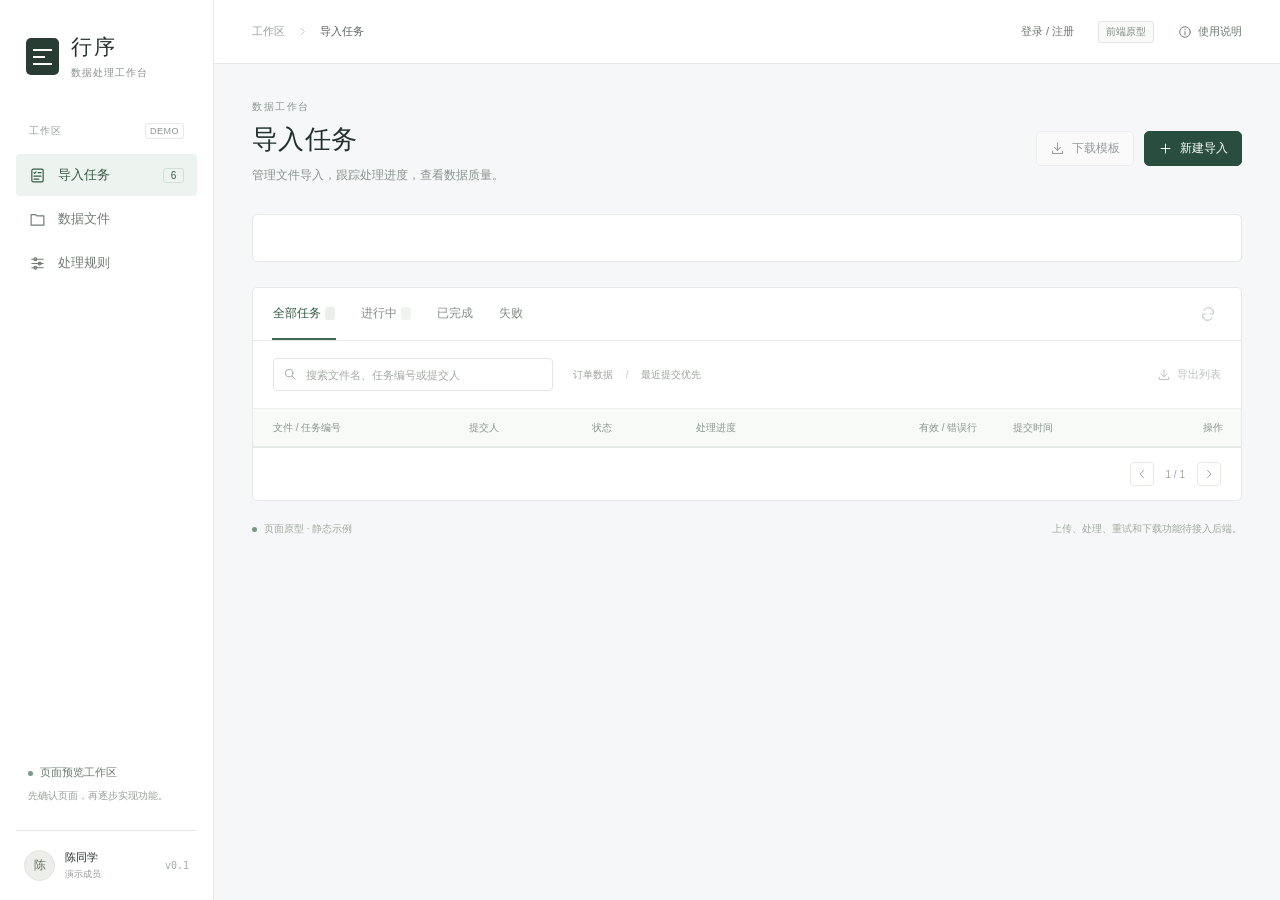
==== frontend/index.html @ 137dc17e "The basic front-end pages have been implemented, with initial support for the application entry poin" ====
<!doctype html>
<html lang="zh-CN">
<head>
  <meta charset="utf-8">
  <meta name="viewport" content="width=device-width, initial-scale=1">
  <meta name="theme-color" content="#f6f7f8">
  <title>行序 · 数据处理工作台</title>
  <link rel="icon" href="data:image/svg+xml,%3Csvg xmlns='http://www.w3.org/2000/svg' viewBox='0 0 32 32'%3E%3Crect width='32' height='32' rx='6' fill='%23273732'/%3E%3Cpath d='M8 10h16M8 16h10M8 22h16' stroke='white' stroke-width='2'/%3E%3C/svg%3E">
  <link rel="stylesheet" href="styles.css">
  <script defer src="demo-data.js"></script>
  <script defer src="app.js"></script>
</head>
<body>
  <svg class="svg-library" xmlns="http://www.w3.org/2000/svg" aria-hidden="true">
    <symbol id="i-grid" viewBox="0 0 24 24"><rect x="3" y="3" width="7" height="7" rx="1"/><rect x="14" y="3" width="7" height="7" rx="1"/><rect x="3" y="14" width="7" height="7" rx="1"/><rect x="14" y="14" width="7" height="7" rx="1"/></symbol>
    <symbol id="i-tasks" viewBox="0 0 24 24"><rect x="4" y="3" width="16" height="18" rx="2"/><path d="m7 8 1 1 2-2m3 1h4M7 13h10M7 17h7"/></symbol>
    <symbol id="i-file" viewBox="0 0 24 24"><path d="M14 2H6a2 2 0 0 0-2 2v16a2 2 0 0 0 2 2h12a2 2 0 0 0 2-2V8Z"/><path d="M14 2v6h6M8 13h8M8 17h5"/></symbol>
    <symbol id="i-rules" viewBox="0 0 24 24"><path d="M4 6h16M4 12h16M4 18h16"/><circle cx="9" cy="6" r="2"/><circle cx="15" cy="12" r="2"/><circle cx="9" cy="18" r="2"/></symbol>
    <symbol id="i-plus" viewBox="0 0 24 24"><path d="M12 5v14M5 12h14"/></symbol>
    <symbol id="i-download" viewBox="0 0 24 24"><path d="M12 3v12m-5-5 5 5 5-5M4 16v4h16v-4"/></symbol>
    <symbol id="i-upload" viewBox="0 0 24 24"><path d="M12 16V4m-5 5 5-5 5 5M4 16v4h16v-4"/></symbol>
    <symbol id="i-search" viewBox="0 0 24 24"><circle cx="10.5" cy="10.5" r="6.5"/><path d="m16 16 5 5"/></symbol>
    <symbol id="i-arrow" viewBox="0 0 24 24"><path d="m9 5 7 7-7 7"/></symbol>
    <symbol id="i-refresh" viewBox="0 0 24 24"><path d="M20 7v5h-5M4 17v-5h5"/><path d="M6 7a7 7 0 0 1 12-2l2 3M4 16l2 3a7 7 0 0 0 12-2"/></symbol>
    <symbol id="i-close" viewBox="0 0 24 24"><path d="m6 6 12 12M6 18 18 6"/></symbol>
    <symbol id="i-check" viewBox="0 0 24 24"><path d="m5 12 4 4L19 6"/></symbol>
    <symbol id="i-info" viewBox="0 0 24 24"><circle cx="12" cy="12" r="9"/><path d="M12 11v6M12 7v1"/></symbol>
    <symbol id="i-folder" viewBox="0 0 24 24"><path d="M3 7V5h6l2 2h10v13H3Z"/></symbol>
    <symbol id="i-clock" viewBox="0 0 24 24"><circle cx="12" cy="12" r="9"/><path d="M12 7v5l3 2"/></symbol>
  </svg>

  <aside class="sidebar">
    <a class="brand" href="#tasks" aria-label="行序工作台首页"><span class="brand-mark"><i></i><i></i><i></i></span><span>行序<span class="brand-sub">数据处理工作台</span></span></a>
    <div class="workspace-label">工作区 <span>DEMO</span></div>
    <nav aria-label="主导航">
      <button class="nav-item active" data-view="tasks"><svg><use href="#i-tasks"/></svg>导入任务<span class="nav-count" id="nav-count">6</span></button>
      <button class="nav-item" data-view="files"><svg><use href="#i-folder"/></svg>数据文件</button>
      <button class="nav-item" data-view="rules"><svg><use href="#i-rules"/></svg>处理规则</button>
    </nav>
    <div class="sidebar-note"><span class="small-dot"></span>页面预览工作区<p>先确认页面，再逐步实现功能。</p></div>
    <div class="sidebar-bottom"><span class="avatar">陈</span><div><strong>陈同学</strong><span>演示成员</span></div><span class="version">v0.1</span></div>
  </aside>

  <div class="shell">
    <header class="topbar"><div class="breadcrumb">工作区 <svg><use href="#i-arrow"/></svg><span id="breadcrumb-current">导入任务</span></div><div class="topbar-right"><a class="plain-button" href="auth.html">登录 / 注册</a><span class="prototype-badge">前端原型</span><button class="plain-button" id="help-button"><svg><use href="#i-info"/></svg>使用说明</button></div></header>
    <main>
      <section class="page-heading"><div><div class="eyebrow">数据工作台</div><h1 id="page-title">导入任务</h1><p id="page-description">管理文件导入，跟踪处理进度，查看数据质量。</p></div><div class="heading-actions"><button class="button" id="template-button" disabled title="待接入后端"><svg><use href="#i-download"/></svg>下载模板</button><button class="button primary" id="new-task-button"><svg><use href="#i-plus"/></svg>新建导入</button></div></section>

      <section class="stats" aria-label="任务概览" id="stats"></section>

      <section id="task-view" class="panel">
        <div class="panel-toolbar"><div class="tabs" role="tablist" aria-label="任务状态"><button class="tab active" data-filter="all" role="tab" aria-selected="true">全部任务 <span id="all-count"></span></button><button class="tab" data-filter="active" role="tab" aria-selected="false">进行中 <span id="active-count"></span></button><button class="tab" data-filter="succeeded" role="tab" aria-selected="false">已完成</button><button class="tab" data-filter="failed" role="tab" aria-selected="false">失败</button></div><button class="icon-button" id="refresh-button" disabled title="待接入后端" aria-label="刷新任务"><svg><use href="#i-refresh"/></svg></button></div>
        <div class="filterbar"><label class="search-field"><svg><use href="#i-search"/></svg><input id="search-input" type="search" placeholder="搜索文件名、任务编号或提交人" aria-label="搜索任务"></label><span class="filter-note">订单数据 <span class="separator">/</span> 最近提交优先</span><button class="plain-button export-button" id="export-button" disabled title="待接入后端"><svg><use href="#i-download"/></svg>导出列表</button></div>
        <div class="table-scroll"><table class="task-table"><thead><tr><th>文件 / 任务编号</th><th>提交人</th><th>状态</th><th>处理进度</th><th class="numeric">有效 / 错误行</th><th>提交时间</th><th class="action-heading">操作</th></tr></thead><tbody id="task-table-body"></tbody></table></div>
        <div class="table-footer"><span id="result-count"></span><span class="pagination"><button class="icon-button" id="prev-page" aria-label="上一页"><svg class="rotate"><use href="#i-arrow"/></svg></button><span id="page-label">1 / 1</span><button class="icon-button" id="next-page" aria-label="下一页"><svg><use href="#i-arrow"/></svg></button></span></div>
      </section>

      <section id="file-view" class="panel" hidden><div class="section-bar"><h2>源文件</h2><span>每个文件关联一条导入任务</span></div><div class="table-scroll"><table><thead><tr><th>文件名称</th><th>文件大小</th><th>来源</th><th>关联任务</th><th>提交时间</th><th>操作</th></tr></thead><tbody id="file-table-body"></tbody></table></div><div class="panel-footnote">以下文件均为静态示例，用于确认文件列表布局。</div></section>

      <section id="rule-view" class="panel rules-panel" hidden><div class="section-bar"><h2>订单校验规则</h2><span class="tag neutral">规则版本 1.0</span></div><p class="rule-intro">以下为拟定规则的展示示例，尚未实现校验逻辑。</p><div id="rule-list"></div><div class="rule-format"><strong>文件格式</strong><p>拟支持 CSV 文件，第一行为列名。具体限制在实现后端时确定。</p><code>order_id,product,amount,order_date</code></div></section>

      <footer class="page-footer"><span><span class="small-dot"></span>页面原型 · 静态示例</span><span>上传、处理、重试和下载功能待接入后端。</span></footer>
    </main>
  </div>

  <dialog id="upload-dialog" class="modal upload-modal" aria-labelledby="upload-title"><form id="upload-form">
    <div class="modal-heading"><div><h2 id="upload-title">新建导入任务</h2><p>上传订单文件，校验数据并生成处理报告。</p></div><button type="button" class="icon-button" data-close="upload-dialog" aria-label="关闭上传窗口"><svg><use href="#i-close"/></svg></button></div>
    <div class="modal-body"><div class="field-label">订单文件 <span>CSV</span></div><label class="dropzone" id="dropzone" tabindex="0"><input type="file" id="file-input" accept=".csv,text/csv"><span class="upload-icon"><svg><use href="#i-upload"/></svg></span><strong id="drop-title">点击选择，或将文件拖到这里</strong><span id="drop-subtitle">CSV 格式 · 文件上传待接入</span></label><div class="upload-tools"><span>需要包含订单号、商品、金额和日期。</span><button type="button" class="text-button" id="upload-template" disabled title="待接入后端">下载模板</button></div><label class="field-label" for="task-note">任务备注 <span>选填</span></label><input class="text-input" id="task-note" maxlength="120" placeholder="例如：十月华东门店订单"><div class="notice"><svg><use href="#i-info"/></svg><p>当前只预览上传表单。选择文件仅显示名称和大小，不读取内容，也不会创建任务。</p></div><p id="upload-error" class="form-error" role="alert" hidden></p></div>
    <div class="modal-footer"><button type="button" class="button" data-close="upload-dialog">取消</button><button type="submit" class="button primary" id="submit-upload" disabled>创建任务 · 待接入</button></div>
  </form></dialog>

  <dialog id="detail-dialog" class="detail-drawer" aria-labelledby="detail-title"><div class="drawer-head"><span>任务详情</span><button class="icon-button" data-close="detail-dialog" aria-label="关闭任务详情"><svg><use href="#i-close"/></svg></button></div><div id="detail-content"></div></dialog>

  <dialog id="help-dialog" class="modal help-modal" aria-labelledby="help-title"><div class="modal-heading"><div><h2 id="help-title">使用说明</h2><p>当前只确认页面布局与信息展示。</p></div><button class="icon-button" data-close="help-dialog" aria-label="关闭说明"><svg><use href="#i-close"/></svg></button></div><div class="modal-body help-content"><ol><li>切换导入任务、数据文件和处理规则页面。</li><li>使用搜索和状态筛选查看固定示例。</li><li>打开任务详情，查看各类状态和报告区域的布局。</li><li>打开新建导入表单，预览文件选择和备注输入。</li></ol><p>任务、进度、结果和成员均为静态占位数据，不会自动变化。</p><p>当前没有文件内容读取、数据校验、任务执行或报告生成。上传提交、重试、下载和导出将在后端实现后逐步接入。</p></div><div class="modal-footer"><button class="button primary" data-close="help-dialog">知道了</button></div></dialog>
  <div id="toast" class="toast" role="status" aria-live="polite" hidden></div>
</body>
</html>
---- frontend/styles.css ----
:root{--bg:#f6f7f8;--surface:#fff;--text:#25312e;--muted:#7b8480;--line:#e5e9e7;--green:#386650;--green-bg:#edf5ef;--accent:#294e40;--blue:#456d92;--red:#ac524b;--radius:5px;font-family:-apple-system,BlinkMacSystemFont,"Segoe UI","Microsoft YaHei",sans-serif;color:var(--text);font-size:13px;font-synthesis:none}
*{box-sizing:border-box}body{margin:0;background:var(--bg)}button,input,select{font:inherit}button,a,input{ -webkit-tap-highlight-color:transparent}button{cursor:pointer}button:disabled{cursor:not-allowed;opacity:.45}button{color:inherit}a{color:inherit;text-decoration:none}svg{width:18px;height:18px;fill:none;stroke:currentColor;stroke-width:1.65;stroke-linecap:round;stroke-linejoin:round;flex-shrink:0}.svg-library{position:absolute;width:0;height:0;overflow:hidden}button:focus-visible,a:focus-visible,.dropzone:focus-visible{outline:2px solid #527d68;outline-offset:3px}input:focus-visible{outline:0;border-color:#6f947e!important;box-shadow:0 0 0 2px #38665013}[hidden]{display:none!important}
.sidebar{width:214px;position:fixed;inset:0 auto 0 0;background:#fff;border-right:1px solid var(--line);display:flex;flex-direction:column;z-index:5;padding:33px 16px 0}.brand{display:flex;gap:12px;align-items:center;padding:0 10px}.brand>span:last-child{font-size:21px;font-weight:650;letter-spacing:2px}.brand-sub{display:block;font-size:10px;color:#88908d;font-weight:400;letter-spacing:1px;margin-top:5px}.brand-mark{display:flex;flex-direction:column;gap:5px;justify-content:center;width:33px;height:37px;background:#293c33;border-radius:5px;padding:9px 7px}.brand-mark i{display:block;height:2px;background:#fff;width:19px}.brand-mark i:nth-child(2){width:12px}.workspace-label{display:flex;justify-content:space-between;align-items:center;color:#969e99;font-size:10px;letter-spacing:1px;padding:43px 13px 13px}.workspace-label span{font-size:9px;letter-spacing:.5px;border:1px solid var(--line);padding:2px 4px;border-radius:3px;color:#8a948e}.nav-item{display:flex;align-items:center;width:100%;gap:12px;border:0;background:transparent;border-radius:4px;padding:12px 13px;margin:2px 0;color:#717c75;text-align:left;font-size:13px}.nav-item:hover{background:#f5f7f5}.nav-item.active{background:#edf3ef;color:#345a45;font-weight:600}.nav-item svg{width:17px;height:17px}.nav-count{margin-left:auto;font-size:10px;min-width:21px;text-align:center;border:1px solid #d4e0d7;border-radius:3px;padding:1px 4px;font-weight:500}.sidebar-note{margin-top:auto;padding:30px 12px 25px;font-size:11px;color:#69786e}.small-dot{display:inline-block;width:5px;height:5px;border-radius:50%;background:#789987;margin-right:7px;vertical-align:middle}.sidebar-note p{font-size:10px;line-height:1.8;color:#99a19c;margin:7px 0 0}.sidebar-bottom{display:flex;align-items:center;gap:10px;border-top:1px solid var(--line);padding:19px 8px}.avatar{display:grid;place-items:center;width:31px;height:31px;background:#ecefe9;border:1px solid #e0e6dc;border-radius:50%;font-size:12px;color:#65715b}.sidebar-bottom strong{display:block;font-size:11px;font-weight:500}.sidebar-bottom div>span{display:block;font-size:9px;color:#939b96;margin-top:3px}.version{font-size:10px;color:#a5aba7;margin-left:auto;font-family:monospace}.shell{margin-left:214px}.topbar{height:64px;border-bottom:1px solid var(--line);padding:0 38px;display:flex;align-items:center;justify-content:space-between;background:#fff}.breadcrumb{display:flex;gap:12px;align-items:center;color:#98a09b;font-size:11px}.breadcrumb svg{width:11px;height:11px;color:#aab1ad}.breadcrumb span{color:#57635c}.topbar-right{display:flex;align-items:center;gap:24px}.prototype-badge{font-size:10px;padding:3px 7px;border:1px solid #e2e5e1;border-radius:3px;color:#7e887f;background:#fafbf9}.plain-button{border:0;background:transparent;display:inline-flex;align-items:center;gap:6px;color:#6d7972;font-size:11px;padding:6px 0}.plain-button:hover,.text-button:hover{color:#1f5239}.plain-button svg{width:14px;height:14px}main{padding:36px 38px 20px;max-width:1700px;margin:auto}.page-heading{display:flex;align-items:center;justify-content:space-between;gap:20px;margin-bottom:30px}.eyebrow{font-size:10px;color:#8c9690;letter-spacing:1.5px;margin-bottom:8px}h1{font-size:26px;font-weight:600;letter-spacing:.4px;margin:0}h2{font-weight:600;margin:0;font-size:16px}.page-heading p{color:#8a938d;font-size:12px;margin:10px 0 0}.heading-actions{display:flex;gap:10px;padding-top:13px}.button{display:inline-flex;align-items:center;justify-content:center;gap:7px;border:1px solid #dce2de;background:#fff;min-height:35px;padding:8px 13px;border-radius:var(--radius);font-size:12px;line-height:1.3;white-space:nowrap}.button svg{width:15px;height:15px}.button:hover{background:#f5f7f5}.button.primary{background:var(--accent);border-color:var(--accent);color:white}.button.primary:hover{background:#203f33}.button.small{padding:6px 9px;min-height:29px;font-size:11px}.stats{display:grid;grid-template-columns:repeat(4,1fr);background:#fff;border:1px solid var(--line);border-radius:var(--radius);margin-bottom:25px;padding:23px 0}.stat{padding:0 25px;border-right:1px solid var(--line)}.stat:last-child{border:0}.stat-label{font-size:11px;color:#859087;display:flex;align-items:center;gap:6px}.stat-label .small-dot{margin:0;width:5px;height:5px}.stat-value{font-size:28px;letter-spacing:-.5px;font-weight:550;line-height:1.4;margin-top:5px;font-variant-numeric:tabular-nums}.stat-value small{font-size:10px;color:#939b96;font-weight:400;margin-left:10px;letter-spacing:0}.stat-value.success{color:#456b52}.stat-value.danger{color:#a05d55}.panel{background:white;border:1px solid var(--line);border-radius:var(--radius);overflow:hidden}.panel-toolbar{display:flex;justify-content:space-between;align-items:center;padding:0 19px;border-bottom:1px solid var(--line);height:53px}.tabs{display:flex;align-self:stretch;gap:24px}.tab{border:0;border-bottom:2px solid transparent;background:transparent;padding:0 1px;color:#858d87;font-size:12px;white-space:nowrap}.tab.active{color:#325940;border-bottom-color:#3e694e;font-weight:600}.tab span{font-size:10px;background:#f0f3ef;padding:1px 5px;border-radius:3px;margin-left:4px;color:#7d887f}.tab.active span{background:#eaf0e9;color:#5f785e}.icon-button{width:29px;height:29px;display:inline-flex;justify-content:center;align-items:center;flex-shrink:0;border:1px solid transparent;background:transparent;border-radius:4px;color:#8a958d}.icon-button:hover{background:#f1f4f0;color:#3f5e49}.icon-button svg{width:16px;height:16px}.filterbar{display:flex;align-items:center;gap:20px;padding:17px 20px}.search-field{position:relative;display:block;width:280px;max-width:100%}.search-field>svg{position:absolute;left:10px;top:9px;width:14px;height:14px;color:#a0a8a2}.search-field input{width:100%;border:1px solid #e1e6e1;background:#fff;border-radius:4px;height:33px;padding:7px 10px 7px 32px;font-size:11px;color:#4b5b50}.search-field input::placeholder{color:#a1aaa3}.filter-note{font-size:10px;color:#9aa29b;white-space:nowrap}.separator{padding:0 10px;color:#c1c8c1}.export-button{margin-left:auto;white-space:nowrap}.table-scroll{overflow:auto}table{border-collapse:collapse;width:100%;text-align:left;white-space:nowrap}th{height:38px;background:#f8faf8;border-top:1px solid #edf0ed;border-bottom:1px solid #e9ede8;color:#8b958c;font-size:10px;font-weight:500;padding:0 18px}td{height:77px;border-bottom:1px solid #edf0ed;padding:12px 18px;font-size:11px;color:#68766b}tbody tr:last-child td{border-bottom:0}tbody tr:hover{background:#fcfdfb}.task-table{min-width:950px}.task-table th:first-child,.task-table td:first-child{padding-left:20px}.file-cell{display:flex;align-items:center;gap:11px;max-width:300px}.file-symbol{height:34px;width:28px;background:#f2f5ee;display:grid;place-items:center;border:1px solid #e6eadd;border-radius:3px;color:#7e936c;flex-shrink:0}.file-symbol svg{width:17px;height:17px}.file-name{display:block;max-width:230px;overflow:hidden;text-overflow:ellipsis;color:#3f4b42;font-size:12px;font-weight:500;margin-bottom:6px}.task-id{display:block;color:#a3aba4;font-family:"SFMono-Regular",Consolas,monospace;font-size:9px;letter-spacing:.25px}.person{display:flex;gap:7px;align-items:center}.mini-avatar{width:21px;height:21px;border-radius:50%;background:#f0f1ed;display:grid;place-items:center;color:#8b9682;font-size:9px}.tag{display:inline-flex;align-items:center;gap:5px;padding:4px 7px;border-radius:3px;font-size:10px;line-height:1;white-space:nowrap;font-weight:400}.tag .small-dot{margin:0;width:4px;height:4px;background:currentColor}.tag.running{color:#567699;background:#edf2f8}.tag.queued{color:#97825d;background:#f7f3e9}.tag.succeeded{color:#5e805e;background:#eff5eb}.tag.failed{color:#b06f62;background:#faefeb}.tag.neutral{color:#7d887b;background:#f2f4f0}.progress-cell{width:112px}.progress-caption{display:flex;justify-content:space-between;gap:12px;font-size:10px;color:#9aa399;margin-bottom:7px}.progress-caption span:last-child{font-variant-numeric:tabular-nums;color:#768b75}.progress-track{height:3px;background:#edf1eb;border-radius:3px;overflow:hidden}.progress-fill{height:100%;background:#86a77b;border-radius:3px;transition:width .5s}.progress-fill.running{background:#86a0bd}.progress-fill.failed{background:#c5a295}.numeric{text-align:right;font-variant-numeric:tabular-nums}.good-count{color:#73856a}.bad-count{color:#b17a66}.count-divider{padding:0 5px;color:#c0c7bd}.date-cell{color:#8d978d;font-size:10px;font-variant-numeric:tabular-nums}.date-cell span{display:block;margin-top:5px;font-size:9px;color:#abb2a8}.text-button{border:0;background:transparent;padding:4px 0;color:#55765b;font-size:11px}.row-actions{display:flex;gap:12px;align-items:center;justify-content:flex-end}.row-actions .text-button{white-space:nowrap}.action-heading{text-align:right}.table-footer{display:flex;justify-content:space-between;align-items:center;padding:13px 20px;border-top:1px solid var(--line);font-size:10px;color:#a1a99f;min-height:53px}.pagination{display:flex;align-items:center;gap:12px;font-variant-numeric:tabular-nums}.pagination .icon-button{border-color:#e6eae2;width:24px;height:24px}.pagination svg{width:12px;height:12px}.rotate{transform:rotate(180deg)}.page-footer{display:flex;justify-content:space-between;gap:16px;color:#a0a99f;font-size:10px;padding-top:21px}.empty-state{text-align:center;height:230px;color:#9aa599;padding:50px 20px;white-space:normal}.empty-state svg{width:28px;height:28px;display:block;margin:0 auto 14px;color:#b0bdac}.empty-state strong{display:block;font-size:13px;font-weight:500;color:#768672}.empty-state p{font-size:11px;margin-top:10px}.section-bar{padding:20px 24px;display:flex;justify-content:space-between;gap:20px;align-items:center;border-bottom:1px solid var(--line)}.section-bar h2{font-size:14px}.section-bar>span{font-size:10px;color:#98a193}.panel-footnote{padding:16px 20px;font-size:11px;color:#9ba492;border-top:1px solid var(--line)}.rule-intro{margin:23px 24px;color:#8e9987;font-size:12px;line-height:1.8}.rule-row{display:flex;gap:18px;align-items:flex-start;padding:20px 24px;border-bottom:1px solid #edf0e9}.rule-index{font:11px Consolas,monospace;color:#a2ad99;margin-top:2px}.rule-row strong{font-size:12px;font-weight:500}.rule-row p{font-size:11px;color:#8f9a87;margin:7px 0 0;line-height:1.7}.rule-row code{font-size:10px;margin-left:auto;color:#819176;background:#f4f6f0;border:1px solid #e9eee2;padding:4px 7px;border-radius:3px}.rule-format{margin:24px;background:#f8faf5;border:1px solid #e8eddf;padding:18px;border-radius:4px}.rule-format strong{font-size:12px;font-weight:500}.rule-format p{font-size:11px;color:#909c84;line-height:1.8}.rule-format code{font:11px Consolas,monospace;color:#5b6e4a}
dialog{color:var(--text);border:1px solid #e0e6db;padding:0;box-shadow:0 18px 70px #28342420}dialog::backdrop{background:#283b3440}.modal{width:550px;max-width:calc(100% - 30px);border-radius:8px;max-height:90vh}.modal-heading{display:flex;justify-content:space-between;gap:20px;padding:25px 25px 20px;border-bottom:1px solid var(--line)}.modal-heading h2{font-size:17px}.modal-heading p{font-size:11px;color:#929b8b;line-height:1.7;margin:8px 0 0}.modal-body{padding:24px 25px}.field-label{display:flex;align-items:center;gap:7px;font-size:12px;font-weight:500;margin-bottom:11px}.field-label span{color:#a1aa98;font-size:10px;font-weight:400}.dropzone{position:relative;display:flex;align-items:center;justify-content:center;flex-direction:column;gap:12px;padding:30px 15px;border:1px dashed #cbd7c1;border-radius:5px;background:#fafcf7;cursor:pointer;min-height:170px;text-align:center}.dropzone:hover,.dropzone.dragging{background:#f2f7ed;border-color:#85a36c}.dropzone input{position:absolute;opacity:0;width:1px;height:1px}.upload-icon{width:36px;height:36px;display:grid;place-items:center;border:1px solid #dfe7d5;border-radius:6px;background:white;color:#81966d}.upload-icon svg{width:20px;height:20px}.dropzone strong{font-size:12px;font-weight:500;color:#617252;max-width:100%;overflow-wrap:anywhere}.dropzone>span:last-child{font-size:10px;color:#a0ab93}.upload-tools{display:flex;justify-content:space-between;align-items:center;gap:12px;margin:8px 0 24px}.upload-tools>span{font-size:10px;color:#9aa68c}.upload-tools button{font-size:10px;white-space:nowrap}.text-input{width:100%;height:36px;border:1px solid #dce4d3;border-radius:4px;padding:8px 10px;font-size:12px;background:#fff}.text-input::placeholder{color:#b0b8a7}.notice{display:flex;gap:9px;align-items:flex-start;background:#f6f8f2;padding:12px;border-radius:4px;margin-top:20px;color:#8b987d}.notice svg{width:14px;height:14px;margin-top:2px}.notice p{font-size:10px;line-height:1.9;margin:0}.modal-footer{display:flex;justify-content:flex-end;gap:10px;border-top:1px solid var(--line);padding:16px 25px;background:#fcfdfb}.form-error{font-size:11px;color:#b46658;line-height:1.8;margin-bottom:0}.help-content{font-size:12px;line-height:2;color:#77856a}.help-content ol{padding-left:20px;margin-top:0}.help-content li{padding-bottom:8px}.help-content p{font-size:11px;color:#96a086}.detail-drawer{position:fixed;inset:0 0 0 auto;margin:0;height:100dvh;max-height:100dvh;max-width:calc(100% - 24px);width:510px;border-radius:0;border:0;border-left:1px solid var(--line);overflow-y:auto}.detail-drawer::backdrop{background:#25332c2b}.drawer-head{display:flex;align-items:center;justify-content:space-between;height:62px;border-bottom:1px solid var(--line);padding:0 25px;font-size:12px;color:#859279;background:#fff;position:sticky;top:0;z-index:1}.detail-main{padding:27px 25px}.detail-main h2{font-size:17px;overflow-wrap:anywhere;line-height:1.7}.detail-meta{display:flex;align-items:center;justify-content:space-between;gap:10px;margin:12px 0 24px}.detail-meta code{font:10px Consolas,monospace;color:#a1ac94}.detail-section{margin-top:27px;padding-top:23px;border-top:1px solid var(--line)}.detail-section h3{font-size:12px;font-weight:600;margin:0 0 16px}.detail-grid{display:grid;grid-template-columns:1fr 1fr;gap:20px;margin:22px 0}.detail-grid label{display:block;font-size:10px;color:#a1ab96;margin-bottom:7px}.detail-grid span{font-size:12px;color:#6a7a5e;overflow-wrap:anywhere}.result-grid{display:grid;grid-template-columns:repeat(3,1fr);gap:12px;margin:19px 0}.result-item{padding:13px 10px;background:#f8faf4;border:1px solid #edf1e6;border-radius:4px}.result-item span{display:block;color:#97a38b;font-size:10px}.result-item strong{display:block;font-size:19px;font-weight:500;margin-top:8px;font-variant-numeric:tabular-nums}.detail-actions{display:flex;gap:9px;flex-wrap:wrap;margin-top:18px}.error-message{font-size:12px;line-height:1.8;color:#a67361;background:#fbf3ee;padding:13px;border:1px solid #f1e1d6;border-radius:4px;margin-top:18px}.tiny-table{white-space:normal;font-size:10px}.tiny-table th,.tiny-table td{padding:9px 8px;height:auto;line-height:1.7;font-size:10px}.tiny-table th:first-child{width:45px}.tiny-table td{vertical-align:top}.small-note{font-size:10px;color:#a2ad96;line-height:1.9;margin:12px 0 0}.timeline{list-style:none;padding:0;margin:0}.timeline li{display:flex;gap:10px;padding:0 0 15px;font-size:10px;line-height:1.7;color:#8f9d80}.timeline time{font:10px Consolas,monospace;color:#b0b9a4;flex-shrink:0;padding-top:2px}.timeline .small-dot{margin-top:6px;flex-shrink:0;background:#bcc9b0}.toast{position:fixed;bottom:27px;left:calc(50% + 107px);transform:translateX(-50%);background:#2d3e32;color:#fff;padding:12px 19px;border-radius:5px;font-size:12px;box-shadow:0 6px 24px #2d3e3220;z-index:100;max-width:calc(100vw - 30px)}
@media(min-width:1550px){main{padding-top:43px}.page-heading{margin-bottom:34px}.stats{padding:27px 0}td{height:84px}.task-table{min-width:1030px}.file-name{max-width:290px}}
@media(max-width:1150px){.sidebar{width:182px;padding-left:12px;padding-right:12px}.shell{margin-left:182px}main{padding:28px 24px 18px}.topbar{padding:0 24px}.brand{gap:9px;padding:0 7px}.brand-sub{font-size:9px;letter-spacing:.4px}.filter-note{display:none}.stat{padding:0 20px}.toast{left:calc(50% + 91px)}.tabs{gap:19px}}
@media(max-width:760px){.sidebar{width:64px;padding:21px 9px 0}.brand{padding:0;justify-content:center}.brand>span:last-child,.workspace-label,.nav-item .nav-count,.sidebar-note,.sidebar-bottom{display:none}.sidebar nav{margin-top:31px}.nav-item{font-size:0;justify-content:center;padding:12px 0;gap:0;margin:7px 0}.nav-item svg{width:20px;height:20px}.shell{margin-left:64px}.topbar{height:55px;padding:0 17px}.topbar-right{gap:10px}.topbar-right .plain-button{font-size:0;gap:0}.prototype-badge{font-size:9px}main{padding:24px 16px 18px}.page-heading{align-items:flex-start;flex-direction:column;gap:16px;margin-bottom:22px}h1{font-size:23px}.page-heading p{font-size:11px;line-height:1.8;margin-top:8px}.heading-actions{padding:0;width:100%}.heading-actions .button{flex:1}.stats{grid-template-columns:repeat(2,1fr);padding:0;margin-bottom:18px}.stat{padding:16px 18px}.stat:nth-child(2){border:0}.stat:nth-child(-n+2){border-bottom:1px solid var(--line)}.stat-value{font-size:24px}.stat-value small{font-size:9px;margin-left:7px}.panel-toolbar{padding:0 12px;height:47px}.tabs{gap:16px}.tab{font-size:11px}.tab span{display:none}.filterbar{padding:13px 12px;gap:12px}.search-field{width:100%}.export-button{font-size:0;gap:0}.export-button svg{width:16px;height:16px}.page-footer{flex-direction:column;gap:8px;line-height:1.8}.toast{left:50%;bottom:20px}.section-bar{padding:18px 17px}.section-bar>span{font-size:9px}.rule-row{padding:18px 17px;gap:10px}.rule-row code{display:none}.rule-intro{margin:18px 17px}.rule-format{margin:18px 17px}.modal-body,.modal-heading{padding-left:20px;padding-right:20px}.upload-tools>span{max-width:220px;line-height:1.8}.detail-main{padding:23px 20px}.detail-drawer{width:470px}.table-footer{padding:12px}.brand-mark{width:31px;height:34px;padding:8px 6px}}
.topbar-right a.plain-button{font-size:11px}
@media(prefers-reduced-motion:reduce){*,*::before,*::after{transition:none!important;scroll-behavior:auto!important}}
@media(max-width:760px){
  .task-table{min-width:0;white-space:normal}.task-table thead{display:none}.task-table tbody{display:block}.task-table tr{display:grid;grid-template-columns:minmax(0,1fr) auto;gap:15px 12px;padding:17px 14px;border-top:1px solid var(--line)}.task-table td,.task-table td:first-child{height:auto;padding:0;border:0;min-width:0}.task-table td:nth-child(1){grid-area:1/1}.task-table td:nth-child(2){display:none}.task-table td:nth-child(3){grid-area:1/2;align-self:start}.task-table td:nth-child(4){grid-area:2/1;align-self:center}.task-table td:nth-child(5){grid-area:2/2;align-self:center}.task-table td:nth-child(6){grid-area:3/1;align-self:center}.task-table td:nth-child(7){grid-area:3/2;align-self:center}.task-table .file-name{max-width:100%;font-size:11px;margin-bottom:5px}.task-table .file-cell{gap:9px;max-width:100%}.task-table .file-cell>div{min-width:0}.task-table .file-symbol{width:25px;height:31px}.task-table .progress-cell{width:100%}.task-table .date-cell{font-size:9px}.task-table .date-cell span{display:inline;margin:0 0 0 6px}.task-table .numeric::before{content:'有效 / 错误行';display:block;font-size:9px;color:#9ba692;margin-bottom:4px}.task-table .empty-state{grid-column:1/-1;padding:40px 10px!important;height:auto}.task-table .row-actions{gap:15px}.task-table .task-id{font-size:8px}.task-table .tag{font-size:9px}.task-table .progress-caption{font-size:9px}.task-table .row-actions .text-button{font-size:10px}.table-footer{gap:8px;font-size:9px}.pagination{gap:7px}.filterbar{border-bottom:0}
}
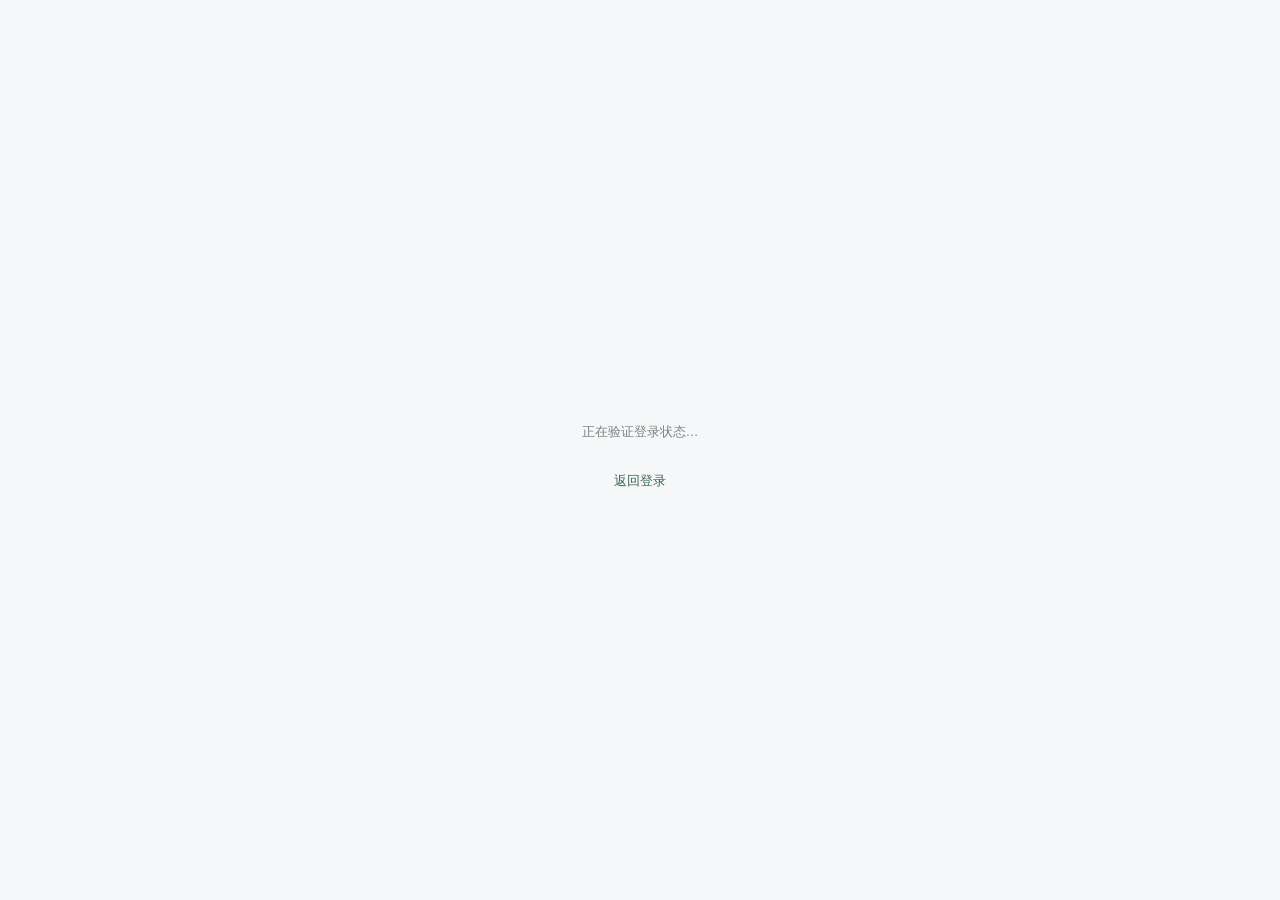
==== commit b1e33e5f: "实现了登录功能" ====
--- a/frontend/index.html
+++ b/frontend/index.html
@@ -4,13 +4,17 @@
   <meta charset="utf-8">
   <meta name="viewport" content="width=device-width, initial-scale=1">
   <meta name="theme-color" content="#f6f7f8">
+  <meta name="api-base-url" content="http://127.0.0.1:8000">
   <title>行序 · 数据处理工作台</title>
   <link rel="icon" href="data:image/svg+xml,%3Csvg xmlns='http://www.w3.org/2000/svg' viewBox='0 0 32 32'%3E%3Crect width='32' height='32' rx='6' fill='%23273732'/%3E%3Cpath d='M8 10h16M8 16h10M8 22h16' stroke='white' stroke-width='2'/%3E%3C/svg%3E">
   <link rel="stylesheet" href="styles.css">
+  <script defer src="auth-session.js"></script>
+  <script defer src="workbench-auth.js"></script>
   <script defer src="demo-data.js"></script>
   <script defer src="app.js"></script>
 </head>
-<body>
+<body data-auth-state="pending">
+  <section id="auth-loading" class="auth-loading" role="status"><p id="auth-loading-text">正在验证登录状态…</p><button id="auth-retry" class="button" hidden>重试</button><a href="auth.html">返回登录</a></section>
   <svg class="svg-library" xmlns="http://www.w3.org/2000/svg" aria-hidden="true">
     <symbol id="i-grid" viewBox="0 0 24 24"><rect x="3" y="3" width="7" height="7" rx="1"/><rect x="14" y="3" width="7" height="7" rx="1"/><rect x="3" y="14" width="7" height="7" rx="1"/><rect x="14" y="14" width="7" height="7" rx="1"/></symbol>
     <symbol id="i-tasks" viewBox="0 0 24 24"><rect x="4" y="3" width="16" height="18" rx="2"/><path d="m7 8 1 1 2-2m3 1h4M7 13h10M7 17h7"/></symbol>
@@ -38,11 +42,11 @@
       <button class="nav-item" data-view="rules"><svg><use href="#i-rules"/></svg>处理规则</button>
     </nav>
     <div class="sidebar-note"><span class="small-dot"></span>页面预览工作区<p>先确认页面，再逐步实现功能。</p></div>
-    <div class="sidebar-bottom"><span class="avatar">陈</span><div><strong>陈同学</strong><span>演示成员</span></div><span class="version">v0.1</span></div>
+    <div class="sidebar-bottom"><span class="avatar" id="current-avatar">陈</span><div><strong id="current-username">陈同学</strong><span id="current-role">演示成员</span></div><span class="version">v0.1</span></div>
   </aside>
 
   <div class="shell">
-    <header class="topbar"><div class="breadcrumb">工作区 <svg><use href="#i-arrow"/></svg><span id="breadcrumb-current">导入任务</span></div><div class="topbar-right"><a class="plain-button" href="auth.html">登录 / 注册</a><span class="prototype-badge">前端原型</span><button class="plain-button" id="help-button"><svg><use href="#i-info"/></svg>使用说明</button></div></header>
+    <header class="topbar"><div class="breadcrumb">工作区 <svg><use href="#i-arrow"/></svg><span id="breadcrumb-current">导入任务</span></div><div class="topbar-right"><a class="plain-button" id="auth-entry" href="auth.html">登录 / 注册</a><button class="plain-button" id="logout-button" type="button" hidden>退出登录</button><span class="prototype-badge" id="identity-badge">前端原型</span><button class="plain-button" id="help-button"><svg><use href="#i-info"/></svg>使用说明</button></div></header>
     <main>
       <section class="page-heading"><div><div class="eyebrow">数据工作台</div><h1 id="page-title">导入任务</h1><p id="page-description">管理文件导入，跟踪处理进度，查看数据质量。</p></div><div class="heading-actions"><button class="button" id="template-button" disabled title="待接入后端"><svg><use href="#i-download"/></svg>下载模板</button><button class="button primary" id="new-task-button"><svg><use href="#i-plus"/></svg>新建导入</button></div></section>
 
--- a/frontend/styles.css
+++ b/frontend/styles.css
@@ -10,3 +10,7 @@
 @media(max-width:760px){
   .task-table{min-width:0;white-space:normal}.task-table thead{display:none}.task-table tbody{display:block}.task-table tr{display:grid;grid-template-columns:minmax(0,1fr) auto;gap:15px 12px;padding:17px 14px;border-top:1px solid var(--line)}.task-table td,.task-table td:first-child{height:auto;padding:0;border:0;min-width:0}.task-table td:nth-child(1){grid-area:1/1}.task-table td:nth-child(2){display:none}.task-table td:nth-child(3){grid-area:1/2;align-self:start}.task-table td:nth-child(4){grid-area:2/1;align-self:center}.task-table td:nth-child(5){grid-area:2/2;align-self:center}.task-table td:nth-child(6){grid-area:3/1;align-self:center}.task-table td:nth-child(7){grid-area:3/2;align-self:center}.task-table .file-name{max-width:100%;font-size:11px;margin-bottom:5px}.task-table .file-cell{gap:9px;max-width:100%}.task-table .file-cell>div{min-width:0}.task-table .file-symbol{width:25px;height:31px}.task-table .progress-cell{width:100%}.task-table .date-cell{font-size:9px}.task-table .date-cell span{display:inline;margin:0 0 0 6px}.task-table .numeric::before{content:'有效 / 错误行';display:block;font-size:9px;color:#9ba692;margin-bottom:4px}.task-table .empty-state{grid-column:1/-1;padding:40px 10px!important;height:auto}.task-table .row-actions{gap:15px}.task-table .task-id{font-size:8px}.task-table .tag{font-size:9px}.task-table .progress-caption{font-size:9px}.task-table .row-actions .text-button{font-size:10px}.table-footer{gap:8px;font-size:9px}.pagination{gap:7px}.filterbar{border-bottom:0}
 }
+
+/* Keep the workbench hidden until the backend confirms identity. */
+body[data-auth-state="pending"] .sidebar,body[data-auth-state="pending"] .shell{display:none}
+.auth-loading{min-height:100dvh;display:flex;flex-direction:column;justify-content:center;align-items:center;gap:18px;padding:24px;color:var(--muted)}.auth-loading a{color:var(--green)}
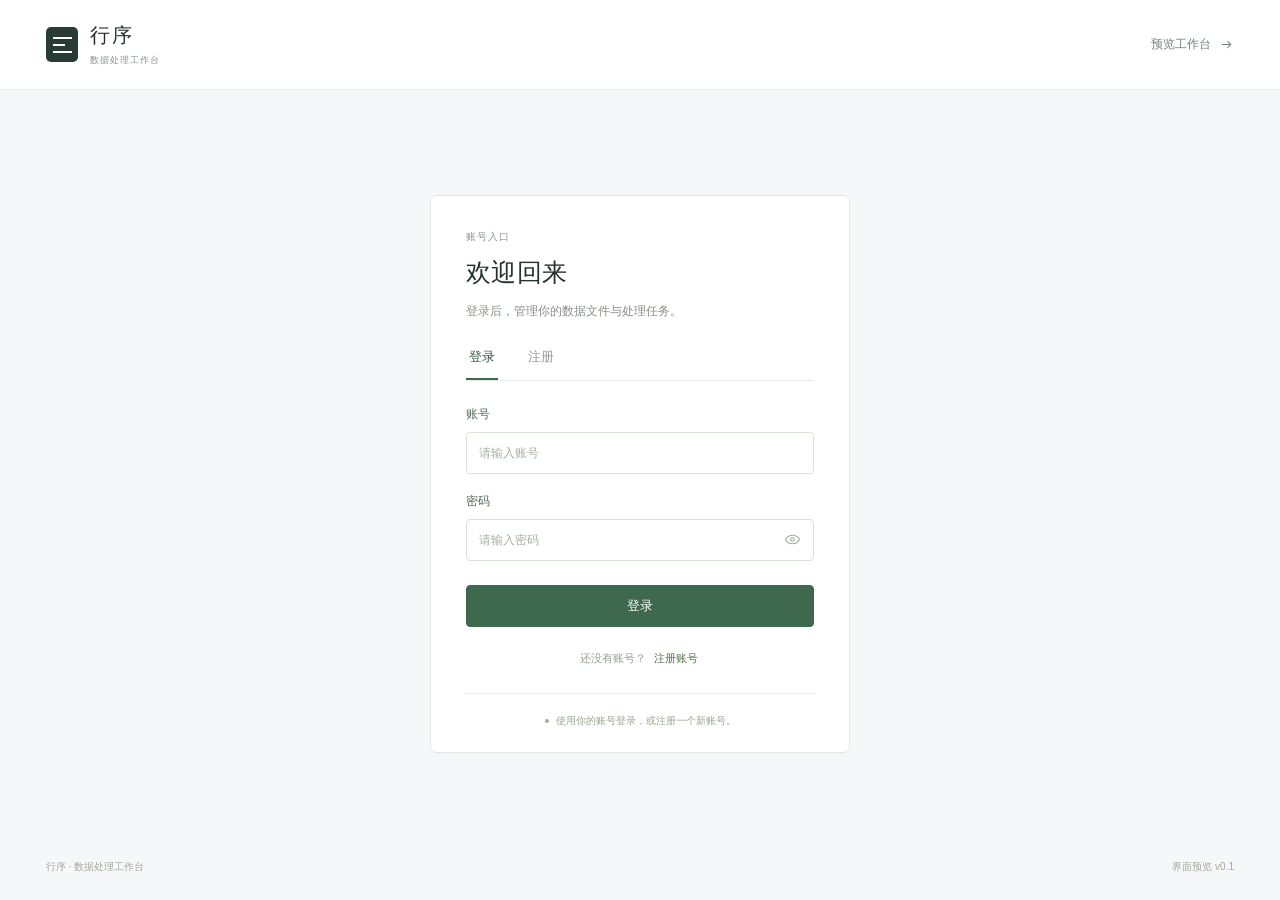
==== commit d4439b32: "Exception handling for request failures is implemented." ====
--- a/frontend/index.html
+++ b/frontend/index.html
@@ -47,6 +47,7 @@
 
   <div class="shell">
     <header class="topbar"><div class="breadcrumb">工作区 <svg><use href="#i-arrow"/></svg><span id="breadcrumb-current">导入任务</span></div><div class="topbar-right"><a class="plain-button" id="auth-entry" href="auth.html">登录 / 注册</a><button class="plain-button" id="logout-button" type="button" hidden>退出登录</button><span class="prototype-badge" id="identity-badge">前端原型</span><button class="plain-button" id="help-button"><svg><use href="#i-info"/></svg>使用说明</button></div></header>
+    <div id="session-notice" class="session-notice" role="status" hidden><span id="session-notice-text"></span><button id="session-retry" class="plain-button" type="button">立即重试</button><a id="session-relogin" href="auth.html" hidden>重新登录</a></div>
     <main>
       <section class="page-heading"><div><div class="eyebrow">数据工作台</div><h1 id="page-title">导入任务</h1><p id="page-description">管理文件导入，跟踪处理进度，查看数据质量。</p></div><div class="heading-actions"><button class="button" id="template-button" disabled title="待接入后端"><svg><use href="#i-download"/></svg>下载模板</button><button class="button primary" id="new-task-button"><svg><use href="#i-plus"/></svg>新建导入</button></div></section>
 
--- a/frontend/styles.css
+++ b/frontend/styles.css
@@ -14,3 +14,5 @@
 /* Keep the workbench hidden until the backend confirms identity. */
 body[data-auth-state="pending"] .sidebar,body[data-auth-state="pending"] .shell{display:none}
 .auth-loading{min-height:100dvh;display:flex;flex-direction:column;justify-content:center;align-items:center;gap:18px;padding:24px;color:var(--muted)}.auth-loading a{color:var(--green)}
+
+.session-notice{margin:16px clamp(18px,4vw,40px) 0;padding:12px 16px;border:1px solid #eadfc5;border-radius:4px;background:#faf6ec;color:#806b3e;line-height:1.8;display:flex;gap:18px;align-items:center}.session-notice span{flex:1}.session-notice a{white-space:nowrap;text-decoration:underline}
